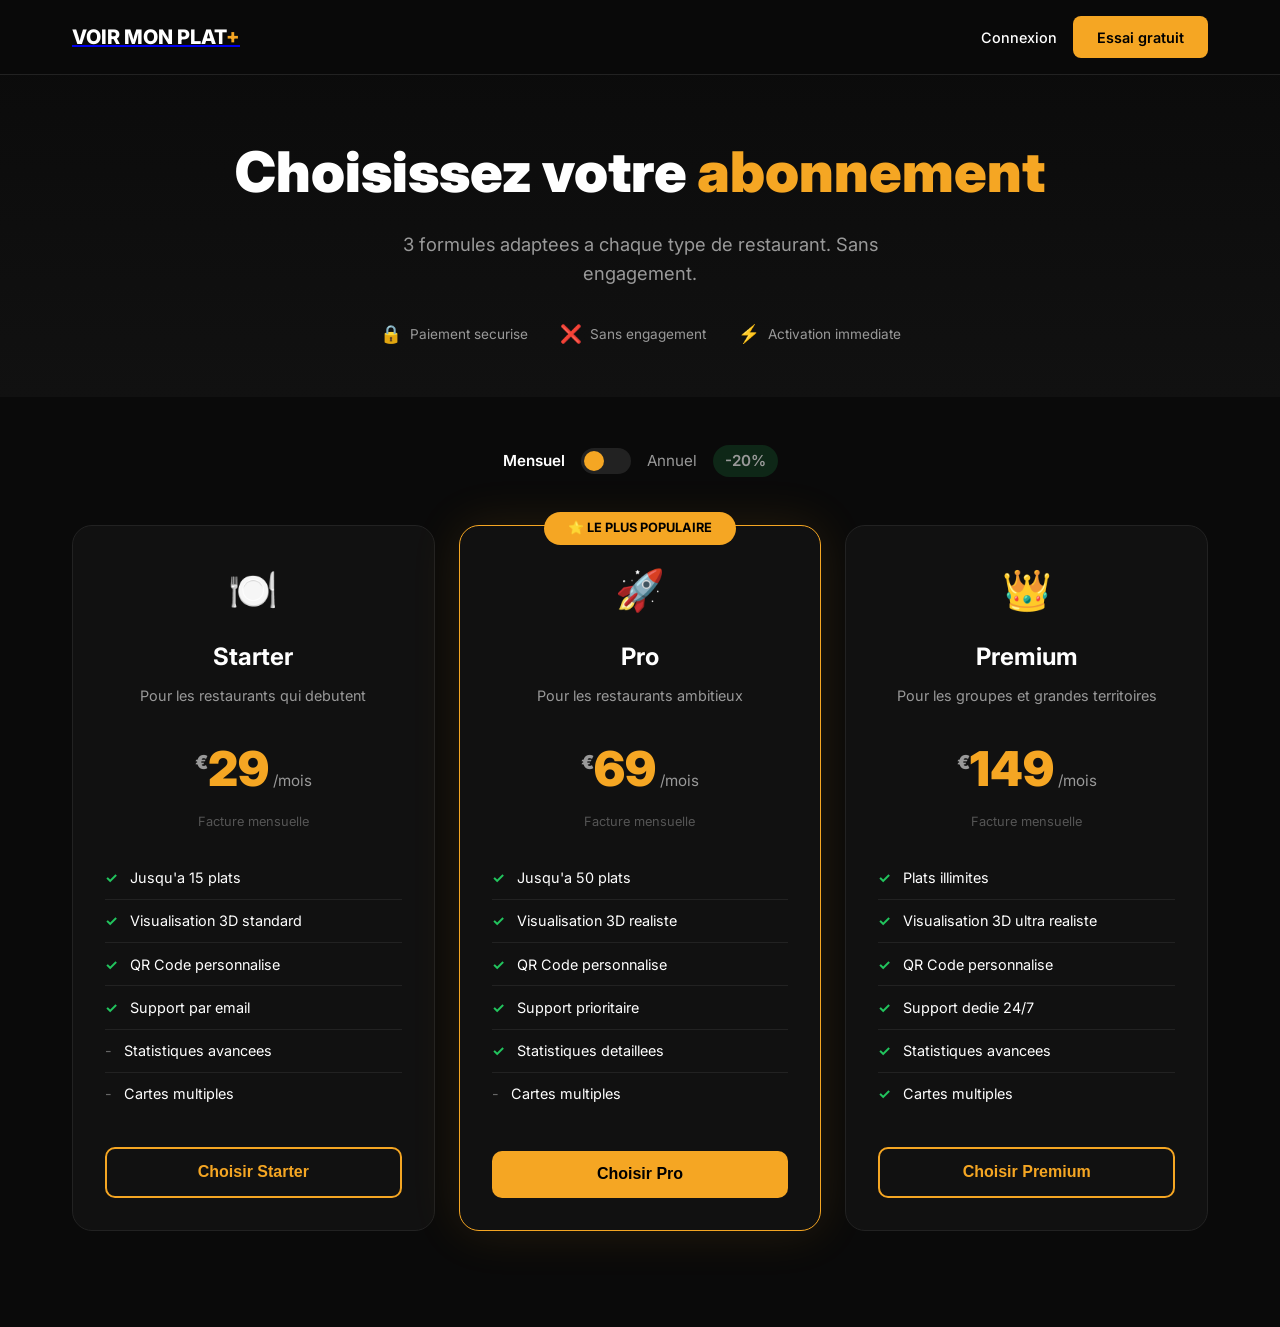
==== abonnement.html @ 927d5e51 "Add files via upload" ====
<!DOCTYPE html>
<html lang="fr">
<head>
    <meta charset="UTF-8">
    <meta name="viewport" content="width=device-width, initial-scale=1.0">
    <title>Choisir un abonnement | VOIR MON PLAT+</title>
    <link rel="stylesheet" href="style.css">
    <link rel="preconnect" href="https://fonts.googleapis.com">
    <link href="https://fonts.googleapis.com/css2?family=Inter:wght@300;400;500;600;700;800;900&display=swap" rel="stylesheet">
    <style>
        /* ABONNEMENT PAGE */
        .abonnement-hero {
            padding: 8rem 2rem 3rem;
            text-align: center;
            background: linear-gradient(180deg, #0a0a0a 0%, #111 100%);
        }

        .abonnement-hero h1 {
            font-size: clamp(2rem, 5vw, 3.5rem);
            font-weight: 900;
            margin-bottom: 0.75rem;
        }

        .abonnement-hero p {
            color: var(--gris);
            font-size: 1.15rem;
            max-width: 500px;
            margin: 0 auto;
        }

        .trust-badges {
            display: flex;
            justify-content: center;
            gap: 2rem;
            margin-top: 2rem;
            flex-wrap: wrap;
        }

        .trust-badge {
            display: flex;
            align-items: center;
            gap: 0.5rem;
            color: var(--gris);
            font-size: 0.85rem;
        }

        .trust-badge-icon {
            font-size: 1.1rem;
        }

        /* PRICING SECTION */
        .abonnement-section {
            max-width: 1200px;
            margin: 0 auto;
            padding: 3rem 2rem 6rem;
        }

        .pricing-toggle {
            display: flex;
            justify-content: center;
            align-items: center;
            gap: 1rem;
            margin-bottom: 3rem;
        }

        .pricing-toggle span {
            color: var(--gris);
            font-size: 0.95rem;
        }

        .pricing-toggle span.active {
            color: var(--blanc);
            font-weight: 600;
        }

        .toggle-switch {
            width: 50px;
            height: 26px;
            background: var(--bordure);
            border-radius: 13px;
            cursor: pointer;
            position: relative;
            transition: background 0.3s;
        }

        .toggle-switch::after {
            content: '';
            position: absolute;
            top: 3px;
            left: 3px;
            width: 20px;
            height: 20px;
            background: var(--jaune);
            border-radius: 50%;
            transition: transform 0.3s;
        }

        .toggle-switch.annual::after {
            transform: translateX(24px);
        }

        .toggle-switch.annual {
            background: var(--jaune);
        }

        .save-badge {
            background: rgba(34, 197, 94, 0.15);
            color: #22c55e;
            padding: 0.25rem 0.75rem;
            border-radius: 20px;
            font-size: 0.8rem;
            font-weight: 600;
        }

        /* GRID */
        .abonnement-grid {
            display: grid;
            grid-template-columns: repeat(3, 1fr);
            gap: 1.5rem;
            align-items: stretch;
        }

        /* CARDS */
        .abonnement-card {
            background: var(--noir-card);
            border: 1px solid var(--bordure);
            border-radius: var(--radius-lg);
            padding: 2rem;
            text-align: center;
            position: relative;
            transition: all 0.3s;
            display: flex;
            flex-direction: column;
        }

        .abonnement-card:hover {
            transform: translateY(-4px);
            border-color: rgba(245, 166, 35, 0.3);
        }

        .abonnement-card.popular {
            border-color: var(--jaune);
            box-shadow: 0 0 50px rgba(245, 166, 35, 0.12);
        }

        .popular-badge {
            position: absolute;
            top: -14px;
            left: 50%;
            transform: translateX(-50%);
            background: var(--jaune);
            color: #000;
            padding: 0.4rem 1.5rem;
            border-radius: 50px;
            font-size: 0.8rem;
            font-weight: 700;
            text-transform: uppercase;
            white-space: nowrap;
        }

        .card-icon {
            font-size: 2.5rem;
            margin-bottom: 1rem;
        }

        .abonnement-card h3 {
            font-size: 1.5rem;
            font-weight: 700;
            margin-bottom: 0.5rem;
        }

        .card-desc {
            color: var(--gris);
            font-size: 0.9rem;
            margin-bottom: 1.5rem;
        }

        .card-price {
            margin-bottom: 1.5rem;
        }

        .card-price .amount {
            font-size: 3rem;
            font-weight: 900;
            color: var(--jaune);
        }

        .card-price .currency {
            font-size: 1.2rem;
            color: var(--gris);
            vertical-align: super;
        }

        .card-price .period {
            color: var(--gris);
            font-size: 0.95rem;
        }

        .card-price .monthly-amount {
            display: block;
            color: var(--gris-fonce);
            font-size: 0.8rem;
            margin-top: 0.25rem;
        }

        .card-features {
            list-style: none;
            text-align: left;
            margin-bottom: 2rem;
            flex: 1;
        }

        .card-features li {
            padding: 0.6rem 0;
            border-bottom: 1px solid var(--bordure);
            font-size: 0.9rem;
            display: flex;
            align-items: center;
            gap: 0.75rem;
        }

        .card-features li:last-child {
            border-bottom: none;
        }

        .card-features .check {
            color: #22c55e;
            font-weight: 700;
        }

        .card-features .cross {
            color: #666;
        }

        .abonnement-card .btn {
            width: 100%;
        }

        /* CHECKOUT SECTION */
        .checkout-section {
            max-width: 800px;
            margin: 0 auto;
            padding: 0 2rem 6rem;
            display: none;
        }

        .checkout-section.active {
            display: block;
        }

        .checkout-steps {
            display: flex;
            justify-content: center;
            gap: 2rem;
            margin-bottom: 3rem;
        }

        .checkout-step {
            display: flex;
            align-items: center;
            gap: 0.5rem;
            color: var(--gris);
            font-size: 0.9rem;
        }

        .checkout-step.active {
            color: var(--jaune);
        }

        .checkout-step-num {
            width: 28px;
            height: 28px;
            border-radius: 50%;
            background: var(--bordure);
            display: flex;
            align-items: center;
            justify-content: center;
            font-weight: 700;
            font-size: 0.8rem;
        }

        .checkout-step.active .checkout-step-num {
            background: var(--jaune);
            color: #000;
        }

        .checkout-step.completed .checkout-step-num {
            background: #22c55e;
            color: #fff;
        }

        .checkout-grid {
            display: grid;
            grid-template-columns: 1fr 1fr;
            gap: 2rem;
        }

        .checkout-form {
            background: var(--noir-card);
            border: 1px solid var(--bordure);
            border-radius: var(--radius-lg);
            padding: 2rem;
        }

        .checkout-form h3 {
            font-size: 1.1rem;
            margin-bottom: 1.5rem;
            display: flex;
            align-items: center;
            gap: 0.5rem;
        }

        .checkout-summary {
            background: var(--noir-card);
            border: 1px solid var(--bordure);
            border-radius: var(--radius-lg);
            padding: 2rem;
            position: sticky;
            top: 100px;
            align-self: start;
        }

        .checkout-summary h3 {
            font-size: 1.1rem;
            margin-bottom: 1.5rem;
            padding-bottom: 1rem;
            border-bottom: 1px solid var(--bordure);
        }

        .summary-plan {
            display: flex;
            justify-content: space-between;
            align-items: center;
            padding: 1rem 0;
            border-bottom: 1px solid var(--bordure);
        }

        .summary-plan-name {
            font-weight: 600;
        }

        .summary-plan-price {
            color: var(--jaune);
            font-weight: 700;
        }

        .summary-total {
            display: flex;
            justify-content: space-between;
            align-items: center;
            padding-top: 1rem;
            margin-top: 0.5rem;
        }

        .summary-total span:first-child {
            font-weight: 600;
        }

        .summary-total span:last-child {
            font-size: 1.5rem;
            font-weight: 900;
            color: var(--jaune);
        }

        /* FORM STYLES */
        .form-row-2 {
            display: grid;
            grid-template-columns: 1fr 1fr;
            gap: 1rem;
        }

        .payment-methods {
            display: flex;
            gap: 0.75rem;
            margin-bottom: 1.5rem;
        }

        .payment-method {
            flex: 1;
            padding: 0.75rem;
            background: var(--noir);
            border: 2px solid var(--bordure);
            border-radius: 10px;
            cursor: pointer;
            text-align: center;
            transition: all 0.3s;
        }

        .payment-method:hover {
            border-color: var(--gris-fonce);
        }

        .payment-method.selected {
            border-color: var(--jaune);
            background: rgba(245, 166, 35, 0.05);
        }

        .payment-method-icon {
            font-size: 1.5rem;
            display: block;
            margin-bottom: 0.25rem;
        }

        .payment-method-name {
            font-size: 0.75rem;
            color: var(--gris);
        }

        .card-input-wrapper {
            position: relative;
        }

        .card-input-wrapper .card-icons {
            position: absolute;
            right: 1rem;
            top: 50%;
            transform: translateY(-50%);
            display: flex;
            gap: 0.5rem;
        }

        .card-input-wrapper .card-brand {
            font-size: 1.5rem;
            opacity: 0.5;
        }

        .card-input-wrapper .card-brand.active {
            opacity: 1;
        }

        .secure-badge {
            display: flex;
            align-items: center;
            justify-content: center;
            gap: 0.5rem;
            margin-top: 1.5rem;
            padding: 0.75rem;
            background: rgba(34, 197, 94, 0.08);
            border: 1px solid rgba(34, 197, 94, 0.2);
            border-radius: 8px;
            color: #22c55e;
            font-size: 0.85rem;
        }

        .secure-badge-icon {
            font-size: 1rem;
        }

        /* SUCCESS */
        .checkout-success {
            text-align: center;
            padding: 3rem 2rem;
            display: none;
        }

        .checkout-success.active {
            display: block;
        }

        .success-icon {
            font-size: 5rem;
            margin-bottom: 1.5rem;
            display: block;
            animation: successPop 0.5s ease;
        }

        @keyframes successPop {
            0% { transform: scale(0); }
            50% { transform: scale(1.2); }
            100% { transform: scale(1); }
        }

        .checkout-success h2 {
            font-size: 2rem;
            margin-bottom: 0.75rem;
        }

        .checkout-success p {
            color: var(--gris);
            font-size: 1.1rem;
            max-width: 400px;
            margin: 0 auto 2rem;
        }

        .success-details {
            background: var(--noir-card);
            border: 1px solid var(--bordure);
            border-radius: var(--radius-lg);
            padding: 1.5rem;
            max-width: 400px;
            margin: 0 auto 2rem;
            text-align: left;
        }

        .success-details .row {
            display: flex;
            justify-content: space-between;
            padding: 0.5rem 0;
            font-size: 0.9rem;
        }

        .success-details .row span:first-child {
            color: var(--gris);
        }

        .success-details .row span:last-child {
            font-weight: 600;
        }

        /* RESPONSIVE */
        @media (max-width: 900px) {
            .abonnement-grid {
                grid-template-columns: 1fr;
                max-width: 400px;
                margin: 0 auto;
            }

            .checkout-grid {
                grid-template-columns: 1fr;
            }

            .checkout-summary {
                position: static;
                order: -1;
            }

            .payment-methods {
                flex-wrap: wrap;
            }

            .payment-method {
                min-width: calc(50% - 0.5rem);
            }
        }

        @media (max-width: 600px) {
            .abonnement-hero {
                padding: 7rem 1.5rem 2rem;
            }

            .abonnement-section {
                padding: 2rem 1.5rem 4rem;
            }

            .checkout-section {
                padding: 0 1.5rem 4rem;
            }

            .trust-badges {
                gap: 1rem;
            }
        }
    </style>
</head>
<body>

    <nav class="navbar">
        <div class="nav-container">
            <a href="index.html" class="logo">
                <span class="logo-text">VOIR MON PLAT<span class="plus">+</span></span>
            </a>
            <div class="nav-actions">
                <a href="connexion.html" class="nav-login">Connexion</a>
                <a href="inscription.html" class="nav-cta">Essai gratuit</a>
            </div>
        </div>
    </nav>

    <!-- HERO -->
    <section class="abonnement-hero">
        <h1>Choisissez votre <span class="yellow-text">abonnement</span></h1>
        <p>3 formules adaptees a chaque type de restaurant. Sans engagement.</p>
        <div class="trust-badges">
            <div class="trust-badge">
                <span class="trust-badge-icon">🔒</span>
                <span>Paiement securise</span>
            </div>
            <div class="trust-badge">
                <span class="trust-badge-icon">❌</span>
                <span>Sans engagement</span>
            </div>
            <div class="trust-badge">
                <span class="trust-badge-icon">⚡</span>
                <span>Activation immediate</span>
            </div>
        </div>
    </section>

    <!-- PRICING CARDS -->
    <section class="abonnement-section" id="pricingSection">
        <div class="pricing-toggle">
            <span class="active">Mensuel</span>
            <div class="toggle-switch" id="billingToggle" onclick="toggleBilling()"></div>
            <span>Annuel</span>
            <span class="save-badge">-20%</span>
        </div>

        <div class="abonnement-grid">
            <!-- STARTER -->
            <div class="abonnement-card" data-plan="starter" data-monthly="29" data-annual="23">
                <div class="card-icon">🍽️</div>
                <h3>Starter</h3>
                <p class="card-desc">Pour les restaurants qui debutent</p>
                <div class="card-price">
                    <span class="amount"><span class="currency">€</span><span class="price-value">29</span></span>
                    <span class="period">/mois</span>
                    <span class="monthly-amount">Facture mensuelle</span>
                </div>
                <ul class="card-features">
                    <li><span class="check">✓</span> Jusqu'a 15 plats</li>
                    <li><span class="check">✓</span> Visualisation 3D standard</li>
                    <li><span class="check">✓</span> QR Code personnalise</li>
                    <li><span class="check">✓</span> Support par email</li>
                    <li><span class="cross">-</span> Statistiques avancees</li>
                    <li><span class="cross">-</span> Cartes multiples</li>
                </ul>
                <button class="btn btn-outline" onclick="selectPlan('starter', 29, 'Starter')">Choisir Starter</button>
            </div>

            <!-- PRO -->
            <div class="abonnement-card popular" data-plan="pro" data-monthly="69" data-annual="55">
                <div class="popular-badge">⭐ Le plus populaire</div>
                <div class="card-icon">🚀</div>
                <h3>Pro</h3>
                <p class="card-desc">Pour les restaurants ambitieux</p>
                <div class="card-price">
                    <span class="amount"><span class="currency">€</span><span class="price-value">69</span></span>
                    <span class="period">/mois</span>
                    <span class="monthly-amount">Facture mensuelle</span>
                </div>
                <ul class="card-features">
                    <li><span class="check">✓</span> Jusqu'a 50 plats</li>
                    <li><span class="check">✓</span> Visualisation 3D realiste</li>
                    <li><span class="check">✓</span> QR Code personnalise</li>
                    <li><span class="check">✓</span> Support prioritaire</li>
                    <li><span class="check">✓</span> Statistiques detaillees</li>
                    <li><span class="cross">-</span> Cartes multiples</li>
                </ul>
                <button class="btn btn-primary" onclick="selectPlan('pro', 69, 'Pro')">Choisir Pro</button>
            </div>

            <!-- PREMIUM -->
            <div class="abonnement-card" data-plan="premium" data-monthly="149" data-annual="119">
                <div class="card-icon">👑</div>
                <h3>Premium</h3>
                <p class="card-desc">Pour les groupes et grandes territoires</p>
                <div class="card-price">
                    <span class="amount"><span class="currency">€</span><span class="price-value">149</span></span>
                    <span class="period">/mois</span>
                    <span class="monthly-amount">Facture mensuelle</span>
                </div>
                <ul class="card-features">
                    <li><span class="check">✓</span> Plats illimites</li>
                    <li><span class="check">✓</span> Visualisation 3D ultra realiste</li>
                    <li><span class="check">✓</span> QR Code personnalise</li>
                    <li><span class="check">✓</span> Support dedie 24/7</li>
                    <li><span class="check">✓</span> Statistiques avancees</li>
                    <li><span class="check">✓</span> Cartes multiples</li>
                </ul>
                <button class="btn btn-outline" onclick="selectPlan('premium', 149, 'Premium')">Choisir Premium</button>
            </div>
        </div>
    </section>

    <!-- CHECKOUT -->
    <section class="checkout-section" id="checkoutSection">
        <div class="checkout-steps">
            <div class="checkout-step active" id="step1">
                <span class="checkout-step-num">1</span>
                <span>Compte</span>
            </div>
            <div class="checkout-step" id="step2">
                <span class="checkout-step-num">2</span>
                <span>Paiement</span>
            </div>
            <div class="checkout-step" id="step3">
                <span class="checkout-step-num">3</span>
                <span>Confirmation</span>
            </div>
        </div>

        <div class="checkout-grid">
            <!-- FORM -->
            <div class="checkout-form" id="checkoutForm">
                <h3>📝 Informations du compte</h3>
                <form id="subscriptionForm" class="auth-form">
                    <div class="form-group">
                        <label for="subName">Nom complet</label>
                        <input type="text" id="subName" placeholder="Jean Dupont" required>
                    </div>
                    <div class="form-group">
                        <label for="subEmail">Email</label>
                        <input type="email" id="subEmail" placeholder="jean@restaurant.com" required>
                    </div>
                    <div class="form-group">
                        <label for="subRestaurant">Nom du restaurant</label>
                        <input type="text" id="subRestaurant" placeholder="Le Petit Bistrot" required>
                    </div>
                    <div class="form-group">
                        <label for="subPhone">Telephone</label>
                        <input type="tel" id="subPhone" placeholder="+33 6 12 34 56 78" required>
                    </div>

                    <div style="margin-top: 1.5rem;">
                        <h3>💳 Moyen de paiement</h3>
                    </div>

                    <div class="payment-methods">
                        <div class="payment-method selected" onclick="selectPaymentMethod(this, 'card')">
                            <span class="payment-method-icon">💳</span>
                            <span class="payment-method-name">CB / Visa</span>
                        </div>
                        <div class="payment-method" onclick="selectPaymentMethod(this, 'paypal')">
                            <span class="payment-method-icon">🅿️</span>
                            <span class="payment-method-name">PayPal</span>
                        </div>
                        <div class="payment-method" onclick="selectPaymentMethod(this, 'apple')">
                            <span class="payment-method-icon">🍎</span>
                            <span class="payment-method-name">Apple Pay</span>
                        </div>
                        <div class="payment-method" onclick="selectPaymentMethod(this, 'google')">
                            <span class="payment-method-icon">📱</span>
                            <span class="payment-method-name">Google Pay</span>
                        </div>
                    </div>

                    <div id="cardPaymentFields">
                        <div class="form-group">
                            <label for="subCard">Numero de carte</label>
                            <div class="card-input-wrapper">
                                <input type="text" id="subCard" placeholder="4242 4242 4242 4242" maxlength="19" required>
                                <div class="card-icons">
                                    <span class="card-brand" id="visaIcon">💳</span>
                                </div>
                            </div>
                        </div>
                        <div class="form-row-2">
                            <div class="form-group">
                                <label for="subExp">Expiration</label>
                                <input type="text" id="subExp" placeholder="MM/AA" maxlength="5" required>
                            </div>
                            <div class="form-group">
                                <label for="subCvc">CVC</label>
                                <input type="text" id="subCvc" placeholder="123" maxlength="4" required>
                            </div>
                        </div>
                    </div>

                    <div class="secure-badge">
                        <span class="secure-badge-icon">🔒</span>
                        <span>Paiement 100% securise et chiffre</span>
                    </div>

                    <button type="submit" class="btn btn-primary btn-full" style="margin-top: 1.5rem;">
                        Confirmer et payer <span id="submitPrice">€69</span>/mois
                    </button>

                    <p style="text-align: center; font-size: 0.8rem; color: var(--gris-fonce); margin-top: 1rem;">
                        En confirmant, vous acceptez nos <a href="#" style="color: var(--jaune);">CGV</a> et <a href="#" style="color: var(--jaune);">Politique de confidentialite</a>
                    </p>
                </form>
            </div>

            <!-- SUMMARY -->
            <div class="checkout-summary">
                <h3>📋 Recapitulatif</h3>
                <div class="summary-plan">
                    <span class="summary-plan-name" id="summaryPlan">Plan Pro</span>
                    <span class="summary-plan-price" id="summaryPrice">€69/mois</span>
                </div>
                <div class="summary-plan">
                    <span>Frequence</span>
                    <span id="summaryFreq">Mensuelle</span>
                </div>
                <div class="summary-plan">
                    <span>Essai gratuit</span>
                    <span style="color: #22c55e;">14 jours</span>
                </div>
                <div class="summary-total">
                    <span>Total aujourd'hui</span>
                    <span id="summaryTotal">€0</span>
                </div>
                <p style="font-size: 0.8rem; color: var(--gris-fonce); margin-top: 1rem; text-align: center;">
                    ⚡ Activation immediate apres confirmation
                </p>
            </div>
        </div>
    </section>

    <!-- SUCCESS -->
    <section class="checkout-success" id="checkoutSuccess">
        <span class="success-icon">✅</span>
        <h2>Bienvenue dans <span class="yellow-text">VOIR MON PLAT+</span> !</h2>
        <p>Votre abonnement est actif. Vous pouvez des maintenant configurer votre menu interactif.</p>
        <div class="success-details">
            <div class="row">
                <span>Plan</span>
                <span id="successPlan">Pro</span>
            </div>
            <div class="row">
                <span>Restaurant</span>
                <span id="successRestaurant">-</span>
            </div>
            <div class="row">
                <span>Prochaine facture</span>
                <span id="successBilling">-</span>
            </div>
        </div>
        <a href="dashboard.html" class="btn btn-primary btn-lg">Acceder a mon espace</a>
    </section>

    <script>
        let isAnnual = false;
        let selectedPaymentMethod = 'card';

        function toggleBilling() {
            isAnnual = !isAnnual;
            const toggle = document.getElementById('billingToggle');
            toggle.classList.toggle('annual', isAnnual);

            document.querySelectorAll('.pricing-toggle span').forEach((s, i) => {
                if (i === 0) s.classList.toggle('active', !isAnnual);
                if (i === 1) s.classList.toggle('active', isAnnual);
            });

            document.querySelectorAll('.abonnement-card').forEach(card => {
                const monthly = parseInt(card.dataset.monthly);
                const annual = parseInt(card.dataset.annual);
                const priceEl = card.querySelector('.price-value');
                const periodEl = card.querySelector('.monthly-amount');

                if (isAnnual) {
                    priceEl.textContent = annual;
                    periodEl.textContent = 'Facture annuelle (' + (annual * 12) + '€/an)';
                } else {
                    priceEl.textContent = monthly;
                    periodEl.textContent = 'Facture mensuelle';
                }
            });
        }

        function selectPaymentMethod(el, method) {
            document.querySelectorAll('.payment-method').forEach(m => m.classList.remove('selected'));
            el.classList.add('selected');
            selectedPaymentMethod = method;

            const cardFields = document.getElementById('cardPaymentFields');
            cardFields.style.display = method === 'card' ? 'block' : 'none';
        }

        function selectPlan(plan, price, name) {
            if (isAnnual) {
                const card = document.querySelector(`[data-plan="${plan}"]`);
                price = parseInt(card.dataset.annual);
            }

            document.getElementById('summaryPlan').textContent = 'Plan ' + name;
            document.getElementById('summaryPrice').textContent = '€' + price + (isAnnual ? '/an' : '/mois');
            document.getElementById('summaryFreq').textContent = isAnnual ? 'Annuelle' : 'Mensuelle';
            document.getElementById('submitPrice').textContent = '€' + price;
            document.getElementById('summaryTotal').textContent = isAnnual ? '€0 (essai)' : '€0 (essai)';

            document.getElementById('pricingSection').style.display = 'none';
            document.getElementById('checkoutSection').classList.add('active');
            document.getElementById('checkoutSuccess').classList.remove('active');

            window.scrollTo({ top: 0, behavior: 'smooth' });

            const session = JSON.parse(localStorage.getItem('vmp_session'));
            if (session) {
                document.getElementById('subName').value = session.name || '';
                document.getElementById('subEmail').value = session.email || '';
                document.getElementById('subRestaurant').value = session.restaurant || '';
            }

            document.getElementById('subscriptionForm').dataset.plan = plan;
            document.getElementById('subscriptionForm').dataset.price = price;
            document.getElementById('subscriptionForm').dataset.planName = name;
        }

        document.getElementById('subscriptionForm').addEventListener('submit', function(e) {
            e.preventDefault();

            const plan = this.dataset.plan;
            const price = parseInt(this.dataset.price);
            const planName = this.dataset.planName;
            const name = document.getElementById('subName').value;
            const email = document.getElementById('subEmail').value;
            const restaurant = document.getElementById('subRestaurant').value;

            localStorage.setItem('vmp_subscription', JSON.stringify({
                plan: plan,
                planName: planName,
                price: price,
                billing: isAnnual ? 'annual' : 'monthly',
                name: name,
                email: email,
                restaurant: restaurant,
                date: new Date().toISOString(),
                nextBilling: getNextBillingDate(isAnnual),
                card: '•••• •••• •••• ' + (document.getElementById('subCard').value.slice(-4) || '4242'),
                paymentMethod: selectedPaymentMethod
            }));

            localStorage.setItem('vmp_session', JSON.stringify({
                name: name,
                email: email,
                restaurant: restaurant,
                loggedIn: true
            }));

            document.getElementById('checkoutForm').style.display = 'none';
            document.getElementById('checkoutSuccess').classList.add('active');
            document.getElementById('successPlan').textContent = planName;
            document.getElementById('successRestaurant').textContent = restaurant;
            document.getElementById('successBilling').textContent = getNextBillingDate(isAnnual);
        });

        function getNextBillingDate(annual) {
            const d = new Date();
            if (annual) {
                d.setFullYear(d.getFullYear() + 1);
            } else {
                d.setMonth(d.getMonth() + 1);
            }
            return d.toLocaleDateString('fr-FR', { day: 'numeric', month: 'long', year: 'numeric' });
        }

        document.getElementById('subCard').addEventListener('input', function(e) {
            let value = e.target.value.replace(/\s/g, '').replace(/\D/g, '');
            let formatted = value.match(/.{1,4}/g)?.join(' ') || value;
            e.target.value = formatted;
        });

        document.getElementById('subExp').addEventListener('input', function(e) {
            let value = e.target.value.replace(/\D/g, '');
            if (value.length >= 2) {
                value = value.slice(0, 2) + '/' + value.slice(2);
            }
            e.target.value = value;
        });
    </script>

</body>
</html>
---- style.css ----
*, *::before, *::after {
    margin: 0;
    padding: 0;
    box-sizing: border-box;
}

:root {
    --noir: #0a0a0a;
    --noir-card: #111111;
    --noir-light: #1a1a1a;
    --jaune: #f5a623;
    --jaune-clair: #fbbf24;
    --jaune-fonce: #d4900a;
    --blanc: #ffffff;
    --gris: #999999;
    --gris-fonce: #555555;
    --bordure: #222222;
    --radius: 12px;
    --radius-lg: 20px;
}

html {
    scroll-behavior: smooth;
}

body {
    font-family: 'Inter', -apple-system, sans-serif;
    background: var(--noir);
    color: var(--blanc);
    line-height: 1.6;
    overflow-x: hidden;
}

::selection {
    background: var(--jaune);
    color: #000;
}

/* NAVBAR */
.navbar {
    position: fixed;
    top: 0;
    width: 100%;
    z-index: 100;
    background: rgba(10, 10, 10, 0.85);
    backdrop-filter: blur(20px);
    border-bottom: 1px solid var(--bordure);
}

.nav-container {
    max-width: 1200px;
    margin: 0 auto;
    padding: 1rem 2rem;
    display: flex;
    align-items: center;
    justify-content: space-between;
}

.logo {
    display: flex;
    align-items: center;
    gap: 0.5rem;
    font-size: 1.25rem;
    font-weight: 800;
}

.logo-icon {
    font-size: 1.5rem;
}

.logo-text {
    color: var(--blanc);
}

.plus {
    color: var(--jaune);
}

.nav-links {
    display: flex;
    list-style: none;
    gap: 2rem;
}

.nav-links a {
    color: var(--gris);
    text-decoration: none;
    font-size: 0.9rem;
    font-weight: 500;
    transition: color 0.3s;
}

.nav-links a:hover {
    color: var(--jaune);
}

.nav-cta {
    background: var(--jaune);
    color: #000;
    padding: 0.6rem 1.5rem;
    border-radius: 8px;
    text-decoration: none;
    font-weight: 600;
    font-size: 0.9rem;
    transition: all 0.3s;
}

.nav-cta:hover {
    background: var(--jaune-clair);
    transform: translateY(-1px);
}

.nav-actions {
    display: flex;
    align-items: center;
    gap: 1rem;
}

.nav-login {
    color: var(--blanc);
    text-decoration: none;
    font-size: 0.9rem;
    font-weight: 500;
    transition: color 0.3s;
}

.nav-login:hover {
    color: var(--jaune);
}

.mobile-menu-btn {
    display: none;
    flex-direction: column;
    gap: 5px;
    background: none;
    border: none;
    cursor: pointer;
}

.mobile-menu-btn span {
    width: 24px;
    height: 2px;
    background: var(--blanc);
    transition: 0.3s;
}

/* HERO */
.hero {
    min-height: 100vh;
    display: flex;
    align-items: center;
    justify-content: center;
    position: relative;
    padding: 8rem 2rem 4rem;
    overflow: hidden;
}

.hero-bg-effects {
    position: absolute;
    inset: 0;
    pointer-events: none;
}

.glow {
    position: absolute;
    border-radius: 50%;
    filter: blur(120px);
    opacity: 0.15;
}

.glow-1 {
    width: 500px;
    height: 500px;
    background: var(--jaune);
    top: -100px;
    right: -100px;
}

.glow-2 {
    width: 400px;
    height: 400px;
    background: var(--jaune-fonce);
    bottom: -50px;
    left: -100px;
}

.glow-3 {
    width: 300px;
    height: 300px;
    background: var(--jaune-clair);
    top: 50%;
    left: 50%;
    transform: translate(-50%, -50%);
    opacity: 0.06;
}

.hero-container {
    max-width: 1200px;
    margin: 0 auto;
    text-align: center;
    position: relative;
    z-index: 2;
}

.hero-badge {
    display: inline-block;
    background: rgba(245, 166, 35, 0.1);
    border: 1px solid rgba(245, 166, 35, 0.3);
    color: var(--jaune);
    padding: 0.5rem 1.5rem;
    border-radius: 50px;
    font-size: 0.85rem;
    font-weight: 600;
    text-transform: uppercase;
    letter-spacing: 1px;
    margin-bottom: 2rem;
}

.hero-title {
    font-size: clamp(3rem, 8vw, 6rem);
    font-weight: 900;
    line-height: 1.05;
    margin-bottom: 1.5rem;
}

.yellow-text {
    color: var(--jaune);
}

.hero-subtitle {
    font-size: 1.25rem;
    color: var(--gris);
    max-width: 600px;
    margin: 0 auto 2.5rem;
    line-height: 1.7;
}

.hero-ctas {
    display: flex;
    gap: 1rem;
    justify-content: center;
    flex-wrap: wrap;
    margin-bottom: 4rem;
}

/* BUTTONS */
.btn {
    display: inline-block;
    padding: 0.9rem 2rem;
    border-radius: 10px;
    font-weight: 600;
    font-size: 1rem;
    text-decoration: none;
    transition: all 0.3s;
    cursor: pointer;
    border: none;
}

.btn-primary {
    background: var(--jaune);
    color: #000;
}

.btn-primary:hover {
    background: var(--jaune-clair);
    transform: translateY(-2px);
    box-shadow: 0 8px 30px rgba(245, 166, 35, 0.3);
}

.btn-secondary {
    background: rgba(255, 255, 255, 0.08);
    color: var(--blanc);
    border: 1px solid var(--bordure);
}

.btn-secondary:hover {
    background: rgba(255, 255, 255, 0.12);
    border-color: var(--jaune);
}

.btn-outline {
    background: transparent;
    color: var(--jaune);
    border: 2px solid var(--jaune);
    width: 100%;
    text-align: center;
}

.btn-outline:hover {
    background: var(--jaune);
    color: #000;
}

.btn-lg {
    padding: 1.1rem 3rem;
    font-size: 1.15rem;
}

/* HERO STATS */
.hero-stats {
    display: flex;
    justify-content: center;
    gap: 4rem;
}

.stat {
    text-align: center;
}

.stat-number {
    display: block;
    font-size: 2.5rem;
    font-weight: 800;
    color: var(--jaune);
}

.stat-label {
    font-size: 0.85rem;
    color: var(--gris);
}

/* SECTIONS */
.section-container {
    max-width: 1200px;
    margin: 0 auto;
    padding: 6rem 2rem;
}

.section-title {
    font-size: clamp(2rem, 4vw, 3rem);
    font-weight: 800;
    text-align: center;
    margin-bottom: 1rem;
}

.section-subtitle {
    text-align: center;
    color: var(--gris);
    font-size: 1.1rem;
    margin-bottom: 4rem;
}

/* FEATURES */
.features {
    background: var(--noir-card);
    border-top: 1px solid var(--bordure);
    border-bottom: 1px solid var(--bordure);
}

.features-grid {
    display: grid;
    grid-template-columns: repeat(auto-fit, minmax(240px, 1fr));
    gap: 2rem;
}

.feature-card {
    background: var(--noir);
    border: 1px solid var(--bordure);
    border-radius: var(--radius-lg);
    padding: 2.5rem 2rem;
    text-align: center;
    transition: all 0.3s;
}

.feature-card:hover {
    border-color: var(--jaune);
    transform: translateY(-4px);
    box-shadow: 0 12px 40px rgba(245, 166, 35, 0.08);
}

.feature-icon {
    font-size: 3rem;
    margin-bottom: 1.5rem;
}

.feature-card h3 {
    font-size: 1.25rem;
    margin-bottom: 0.75rem;
}

.feature-card p {
    color: var(--gris);
    font-size: 0.95rem;
}

/* HOW IT WORKS */
.how-it-works {
    background: var(--noir);
}

.steps {
    display: grid;
    grid-template-columns: repeat(auto-fit, minmax(280px, 1fr));
    gap: 3rem;
    margin-top: 3rem;
}

.step {
    display: flex;
    gap: 1.5rem;
    align-items: flex-start;
}

.step-number {
    flex-shrink: 0;
    width: 60px;
    height: 60px;
    background: var(--jaune);
    color: #000;
    border-radius: 50%;
    display: flex;
    align-items: center;
    justify-content: center;
    font-size: 1.5rem;
    font-weight: 800;
}

.step-content h3 {
    font-size: 1.25rem;
    margin-bottom: 0.5rem;
}

.step-content p {
    color: var(--gris);
}

/* DASHBOARD PREVIEW */
.dashboard-preview {
    background: var(--noir-card);
    border-top: 1px solid var(--bordure);
    border-bottom: 1px solid var(--bordure);
}

.dashboard-mockup {
    background: var(--noir);
    border: 1px solid var(--bordure);
    border-radius: var(--radius-lg);
    overflow: hidden;
    display: flex;
    margin-top: 3rem;
    min-height: 400px;
}

.dash-sidebar {
    width: 240px;
    background: #0d0d0d;
    border-right: 1px solid var(--bordure);
    padding: 1.5rem;
    display: flex;
    flex-direction: column;
    gap: 0.25rem;
    flex-shrink: 0;
}

.dash-link {
    display: block;
    padding: 0.7rem 1rem;
    border-radius: 8px;
    color: var(--gris);
    text-decoration: none;
    font-size: 0.9rem;
    transition: all 0.2s;
}

.dash-link.active {
    background: var(--jaune);
    color: #000;
    font-weight: 600;
}

.dash-link:hover:not(.active) {
    background: rgba(255, 255, 255, 0.05);
    color: var(--blanc);
}

.dash-main {
    flex: 1;
    padding: 2rem;
}

.dash-header {
    font-size: 1.5rem;
    font-weight: 700;
    margin-bottom: 2rem;
}

.dash-stats {
    display: grid;
    grid-template-columns: repeat(3, 1fr);
    gap: 1.5rem;
    margin-bottom: 2rem;
}

.dash-stat {
    background: var(--noir-card);
    border: 1px solid var(--bordure);
    border-radius: var(--radius);
    padding: 1.5rem;
    text-align: center;
}

.dash-stat-value {
    display: block;
    font-size: 2rem;
    font-weight: 800;
    color: var(--jaune);
}

.dash-stat-label {
    font-size: 0.8rem;
    color: var(--gris);
}

.dash-plats {
    background: var(--noir-card);
    border: 1px solid var(--bordure);
    border-radius: var(--radius);
    padding: 1.5rem;
}

.dash-plats-header {
    font-weight: 600;
    margin-bottom: 1rem;
    color: var(--gris);
    font-size: 0.9rem;
}

.dash-plat-row {
    display: flex;
    align-items: center;
    justify-content: space-between;
    padding: 0.75rem 0;
    border-bottom: 1px solid var(--bordure);
}

.dash-plat-row:last-child {
    border-bottom: none;
}

.dash-plat-name {
    font-weight: 500;
}

.dash-plat-views {
    color: var(--gris);
    font-size: 0.9rem;
}

.dash-plat-pct {
    color: var(--jaune);
    font-weight: 600;
}

/* PRICING */
.pricing {
    background: var(--noir);
}

.pricing-grid {
    display: grid;
    grid-template-columns: repeat(auto-fit, minmax(300px, 1fr));
    gap: 2rem;
    margin-top: 3rem;
}

.price-card {
    background: var(--noir-card);
    border: 1px solid var(--bordure);
    border-radius: var(--radius-lg);
    padding: 2.5rem 2rem;
    text-align: center;
    position: relative;
    transition: all 0.3s;
}

.price-card:hover {
    transform: translateY(-4px);
    border-color: rgba(245, 166, 35, 0.3);
}

.price-card.popular {
    border-color: var(--jaune);
    box-shadow: 0 0 40px rgba(245, 166, 35, 0.1);
}

.popular-badge {
    position: absolute;
    top: -14px;
    left: 50%;
    transform: translateX(-50%);
    background: var(--jaune);
    color: #000;
    padding: 0.4rem 1.5rem;
    border-radius: 50px;
    font-size: 0.8rem;
    font-weight: 700;
    text-transform: uppercase;
}

.price-header h3 {
    font-size: 1.5rem;
    margin-bottom: 1rem;
}

.price {
    margin-bottom: 2rem;
}

.price-amount {
    font-size: 3.5rem;
    font-weight: 900;
    color: var(--jaune);
}

.price-period {
    color: var(--gris);
    font-size: 1rem;
}

.price-features {
    list-style: none;
    text-align: left;
    margin-bottom: 2rem;
}

.price-features li {
    padding: 0.6rem 0;
    border-bottom: 1px solid var(--bordure);
    font-size: 0.95rem;
    display: flex;
    align-items: center;
    gap: 0.75rem;
}

.price-features li::before {
    content: "\2713";
    color: var(--jaune);
    font-weight: 700;
    font-size: 1.1rem;
}

/* PRICING BADGES */
.pricing-badges {
    display: flex;
    justify-content: center;
    gap: 3rem;
    margin-top: 3rem;
    flex-wrap: wrap;
}

.badge-item {
    display: flex;
    align-items: center;
    gap: 0.75rem;
    color: var(--gris);
    font-size: 0.9rem;
}

.badge-icon {
    font-size: 1.25rem;
}

/* TESTIMONIALS */
.testimonials {
    background: var(--noir-card);
    border-top: 1px solid var(--bordure);
    border-bottom: 1px solid var(--bordure);
}

.testimonials-grid {
    display: grid;
    grid-template-columns: repeat(auto-fit, minmax(300px, 1fr));
    gap: 2rem;
    margin-top: 3rem;
}

.testimonial-card {
    background: var(--noir);
    border: 1px solid var(--bordure);
    border-radius: var(--radius-lg);
    padding: 2rem;
}

.stars {
    color: var(--jaune);
    font-size: 1.25rem;
    margin-bottom: 1rem;
}

.testimonial-card p {
    color: var(--gris);
    line-height: 1.7;
    margin-bottom: 1.5rem;
    font-style: italic;
}

.testimonial-author {
    display: flex;
    align-items: center;
    gap: 1rem;
}

.author-avatar {
    width: 48px;
    height: 48px;
    background: var(--jaune);
    color: #000;
    border-radius: 50%;
    display: flex;
    align-items: center;
    justify-content: center;
    font-weight: 700;
    font-size: 0.9rem;
}

.testimonial-author strong {
    display: block;
    font-size: 0.95rem;
}

.testimonial-author span {
    font-size: 0.8rem;
    color: var(--gris-fonce);
}

/* CTA FINAL */
.cta-final {
    background: linear-gradient(180deg, var(--noir) 0%, #111 100%);
    text-align: center;
}

.cta-final h2 {
    font-size: clamp(2rem, 4vw, 3rem);
    font-weight: 800;
    margin-bottom: 1rem;
}

.cta-final p {
    color: var(--gris);
    font-size: 1.1rem;
    margin-bottom: 2.5rem;
    max-width: 500px;
    margin-left: auto;
    margin-right: auto;
}

/* FOOTER */
.footer {
    background: #050505;
    border-top: 1px solid var(--bordure);
}

.footer-container {
    max-width: 1200px;
    margin: 0 auto;
    padding: 4rem 2rem 2rem;
    display: flex;
    justify-content: space-between;
    gap: 3rem;
    flex-wrap: wrap;
}

.footer-brand {
    max-width: 300px;
}

.footer-brand .logo-icon {
    font-size: 1.5rem;
}

.footer-brand .logo-text {
    font-size: 1.25rem;
    font-weight: 800;
}

.footer-brand p {
    color: var(--gris);
    margin-top: 0.75rem;
    font-size: 0.9rem;
}

.footer-links {
    display: flex;
    gap: 4rem;
}

.footer-col h4 {
    margin-bottom: 1rem;
    font-size: 0.9rem;
    text-transform: uppercase;
    letter-spacing: 1px;
    color: var(--gris-fonce);
}

.footer-col a {
    display: block;
    color: var(--gris);
    text-decoration: none;
    font-size: 0.9rem;
    padding: 0.3rem 0;
    transition: color 0.2s;
}

.footer-col a:hover {
    color: var(--jaune);
}

.footer-bottom {
    text-align: center;
    padding: 2rem;
    border-top: 1px solid var(--bordure);
    color: var(--gris-fonce);
    font-size: 0.85rem;
}

/* ANIMATIONS */
@keyframes fadeInUp {
    from {
        opacity: 0;
        transform: translateY(30px);
    }
    to {
        opacity: 1;
        transform: translateY(0);
    }
}

.animate-in {
    animation: fadeInUp 0.6s ease forwards;
}

/* RESPONSIVE */
@media (max-width: 900px) {
    .nav-links {
        display: none;
    }

    .mobile-menu-btn {
        display: flex;
    }

    .dashboard-mockup {
        flex-direction: column;
    }

    .dash-sidebar {
        width: 100%;
        flex-direction: row;
        overflow-x: auto;
        padding: 1rem;
        gap: 0.5rem;
    }

    .dash-link {
        white-space: nowrap;
        font-size: 0.8rem;
        padding: 0.5rem 0.75rem;
    }

    .dash-stats {
        grid-template-columns: 1fr;
    }

    .hero-stats {
        gap: 2rem;
    }

    .pricing-grid {
        grid-template-columns: 1fr;
    }

    .pricing-badges {
        flex-direction: column;
        align-items: center;
        gap: 1rem;
    }

    .footer-links {
        gap: 2rem;
    }

    .footer-container {
        flex-direction: column;
    }
}

@media (max-width: 600px) {
    .hero-title {
        font-size: 2.5rem;
    }

    .hero-stats {
        flex-direction: column;
        gap: 1.5rem;
    }

    .stat-number {
        font-size: 2rem;
    }

    .steps {
        grid-template-columns: 1fr;
    }

    .features-grid {
        grid-template-columns: 1fr;
    }

    .testimonials-grid {
        grid-template-columns: 1fr;
    }

    .footer-links {
        flex-direction: column;
        gap: 2rem;
    }
}

/* AUTH PAGES */
.auth-page {
    min-height: 100vh;
}

.auth-page .navbar {
    position: relative;
}

.auth-container {
    display: flex;
    min-height: 100vh;
}

.auth-card {
    flex: 1;
    display: flex;
    flex-direction: column;
    justify-content: center;
    padding: 4rem;
    max-width: 500px;
    margin: 0 auto;
    width: 100%;
}

.auth-header {
    margin-bottom: 2rem;
}

.auth-header h1 {
    font-size: 2rem;
    font-weight: 800;
    margin-bottom: 0.5rem;
}

.auth-header p {
    color: var(--gris);
    font-size: 1rem;
}

.auth-form {
    display: flex;
    flex-direction: column;
    gap: 1.25rem;
}

.form-group {
    display: flex;
    flex-direction: column;
    gap: 0.5rem;
}

.form-group label {
    font-size: 0.85rem;
    font-weight: 600;
    color: var(--gris);
}

.form-group input {
    padding: 0.8rem 1rem;
    background: var(--noir-card);
    border: 1px solid var(--bordure);
    border-radius: 10px;
    color: var(--blanc);
    font-size: 1rem;
    font-family: inherit;
    transition: border-color 0.3s;
    outline: none;
}

.form-group input::placeholder {
    color: var(--gris-fonce);
}

.form-group input:focus {
    border-color: var(--jaune);
}

.password-wrapper {
    position: relative;
}

.password-wrapper input {
    width: 100%;
    padding-right: 3rem;
}

.toggle-password {
    position: absolute;
    right: 0.75rem;
    top: 50%;
    transform: translateY(-50%);
    background: none;
    border: none;
    color: var(--gris);
    cursor: pointer;
    font-size: 1.1rem;
    padding: 0.25rem;
}

.toggle-password:hover {
    color: var(--jaune);
}

.form-row-between {
    display: flex;
    justify-content: space-between;
    align-items: center;
}

.form-check {
    display: flex;
    align-items: center;
    gap: 0.5rem;
}

.form-check input[type="checkbox"] {
    width: 16px;
    height: 16px;
    accent-color: var(--jaune);
    cursor: pointer;
}

.form-check label {
    font-size: 0.85rem;
    color: var(--gris);
    cursor: pointer;
}

.form-link {
    font-size: 0.85rem;
    color: var(--jaune);
    text-decoration: none;
    font-weight: 500;
}

.form-link:hover {
    text-decoration: underline;
}

.btn-full {
    width: 100%;
    padding: 0.9rem;
    font-size: 1rem;
    margin-top: 0.5rem;
}

.auth-error {
    background: rgba(239, 68, 68, 0.1);
    border: 1px solid rgba(239, 68, 68, 0.3);
    color: #ef4444;
    padding: 0.75rem 1rem;
    border-radius: 8px;
    font-size: 0.9rem;
    margin-top: 1rem;
}

.auth-success {
    background: rgba(34, 197, 94, 0.1);
    border: 1px solid rgba(34, 197, 94, 0.3);
    color: #22c55e;
    padding: 0.75rem 1rem;
    border-radius: 8px;
    font-size: 0.9rem;
    margin-top: 1rem;
}

.auth-footer {
    margin-top: 2rem;
    text-align: center;
}

.auth-footer p {
    color: var(--gris);
    font-size: 0.9rem;
}

.auth-footer a {
    color: var(--jaune);
    text-decoration: none;
    font-weight: 600;
}

.auth-footer a:hover {
    text-decoration: underline;
}

.auth-visual {
    flex: 1;
    background: var(--noir-card);
    display: flex;
    align-items: center;
    justify-content: center;
    padding: 4rem;
    border-left: 1px solid var(--bordure);
}

.auth-visual-content {
    text-align: center;
    max-width: 400px;
}

.auth-visual-icon {
    font-size: 4rem;
    display: block;
    margin-bottom: 1rem;
}

.auth-visual-content h2 {
    font-size: 2rem;
    font-weight: 800;
    margin-bottom: 0.5rem;
}

.auth-visual-content > p {
    color: var(--gris);
    margin-bottom: 2.5rem;
}

.auth-visual-features {
    display: flex;
    flex-direction: column;
    gap: 1rem;
    text-align: left;
}

.auth-feature {
    padding: 0.75rem 1rem;
    background: var(--noir);
    border: 1px solid var(--bordure);
    border-radius: 10px;
    font-size: 0.9rem;
    color: var(--gris);
}

/* DASHBOARD FULL */
.dashboard-layout {
    display: flex;
    min-height: 100vh;
}

.dash-sidebar-full {
    width: 260px;
    background: var(--noir-card);
    border-right: 1px solid var(--bordure);
    display: flex;
    flex-direction: column;
    padding: 1.5rem;
    position: fixed;
    height: 100vh;
    overflow-y: auto;
}

.dash-brand {
    display: flex;
    align-items: center;
    gap: 0.5rem;
    font-size: 1.1rem;
    font-weight: 800;
    padding-bottom: 1.5rem;
    border-bottom: 1px solid var(--bordure);
    margin-bottom: 1.5rem;
}

.dash-nav {
    display: flex;
    flex-direction: column;
    gap: 0.25rem;
    flex: 1;
}

.dash-nav-link {
    display: block;
    padding: 0.75rem 1rem;
    border-radius: 8px;
    color: var(--gris);
    text-decoration: none;
    font-size: 0.9rem;
    font-weight: 500;
    transition: all 0.2s;
}

.dash-nav-link:hover {
    background: rgba(255, 255, 255, 0.05);
    color: var(--blanc);
}

.dash-nav-link.active {
    background: var(--jaune);
    color: #000;
    font-weight: 600;
}

.dash-user {
    display: flex;
    align-items: center;
    gap: 0.75rem;
    padding-top: 1.5rem;
    border-top: 1px solid var(--bordure);
}

.dash-user-avatar {
    width: 40px;
    height: 40px;
    background: var(--jaune);
    color: #000;
    border-radius: 50%;
    display: flex;
    align-items: center;
    justify-content: center;
    font-weight: 700;
    font-size: 0.85rem;
    flex-shrink: 0;
}

.dash-user-info {
    flex: 1;
    min-width: 0;
}

.dash-user-info strong {
    display: block;
    font-size: 0.85rem;
    white-space: nowrap;
    overflow: hidden;
    text-overflow: ellipsis;
}

.dash-user-info span {
    font-size: 0.75rem;
    color: var(--gris);
    white-space: nowrap;
    overflow: hidden;
    text-overflow: ellipsis;
    display: block;
}

.dash-logout {
    background: none;
    border: none;
    color: var(--gris);
    cursor: pointer;
    font-size: 1.2rem;
    padding: 0.25rem;
    transition: color 0.2s;
}

.dash-logout:hover {
    color: #ef4444;
}

.dash-main-full {
    flex: 1;
    margin-left: 260px;
    padding: 2rem;
}

.dash-topbar {
    display: flex;
    justify-content: space-between;
    align-items: center;
    margin-bottom: 2rem;
}

.dash-greeting h1 {
    font-size: 1.5rem;
    font-weight: 700;
}

.dash-greeting p {
    color: var(--gris);
    font-size: 0.9rem;
}

.dash-stats-grid {
    display: grid;
    grid-template-columns: repeat(4, 1fr);
    gap: 1.5rem;
    margin-bottom: 2rem;
}

.dash-stat-card {
    background: var(--noir-card);
    border: 1px solid var(--bordure);
    border-radius: var(--radius);
    padding: 1.5rem;
    display: flex;
    align-items: center;
    gap: 1rem;
}

.dash-stat-icon {
    font-size: 2rem;
}

.dash-stat-card .dash-stat-value {
    display: block;
    font-size: 1.75rem;
    font-weight: 800;
    color: var(--jaune);
}

.dash-stat-card .dash-stat-label {
    font-size: 0.8rem;
    color: var(--gris);
}

.dash-content-grid {
    display: grid;
    grid-template-columns: 1.5fr 1fr;
    gap: 1.5rem;
}

.dash-card {
    background: var(--noir-card);
    border: 1px solid var(--bordure);
    border-radius: var(--radius);
    padding: 1.5rem;
}

.dash-card-header {
    display: flex;
    justify-content: space-between;
    align-items: center;
    margin-bottom: 1.5rem;
}

.dash-card-header h3 {
    font-size: 1rem;
    font-weight: 600;
}

.dash-card-link {
    font-size: 0.85rem;
    color: var(--jaune);
    text-decoration: none;
    font-weight: 500;
}

.dash-card-link:hover {
    text-decoration: underline;
}

.dash-plat-row {
    display: flex;
    align-items: center;
    gap: 1rem;
    padding: 0.75rem 0;
    border-bottom: 1px solid var(--bordure);
}

.dash-plat-row:last-child {
    border-bottom: none;
}

.dash-plat-emoji {
    font-size: 1.5rem;
}

.dash-plat-info {
    flex: 1;
}

.dash-plat-info strong {
    display: block;
    font-size: 0.9rem;
}

.dash-plat-info span {
    font-size: 0.8rem;
    color: var(--gris);
}

.dash-plat-pct {
    color: var(--jaune);
    font-weight: 700;
    font-size: 0.9rem;
}

.dash-activity {
    display: flex;
    align-items: center;
    gap: 1rem;
    padding: 0.75rem 0;
    border-bottom: 1px solid var(--bordure);
}

.dash-activity:last-child {
    border-bottom: none;
}

.dash-activity-dot {
    width: 8px;
    height: 8px;
    border-radius: 50%;
    background: var(--gris-fonce);
    flex-shrink: 0;
}

.dash-activity-dot.yellow {
    background: var(--jaune);
}

.dash-activity-content {
    flex: 1;
}

.dash-activity-content strong {
    display: block;
    font-size: 0.9rem;
}

.dash-activity-content span {
    font-size: 0.8rem;
    color: var(--gris);
}

@media (max-width: 900px) {
    .auth-container {
        flex-direction: column;
    }

    .auth-card {
        max-width: 100%;
        padding: 2rem;
    }

    .auth-visual {
        display: none;
    }

    .dash-sidebar-full {
        display: none;
    }

    .dash-main-full {
        margin-left: 0;
    }

    .dash-stats-grid {
        grid-template-columns: repeat(2, 1fr);
    }

    .dash-content-grid {
        grid-template-columns: 1fr;
    }

    .dash-topbar {
        flex-direction: column;
        gap: 1rem;
        align-items: flex-start;
    }
}
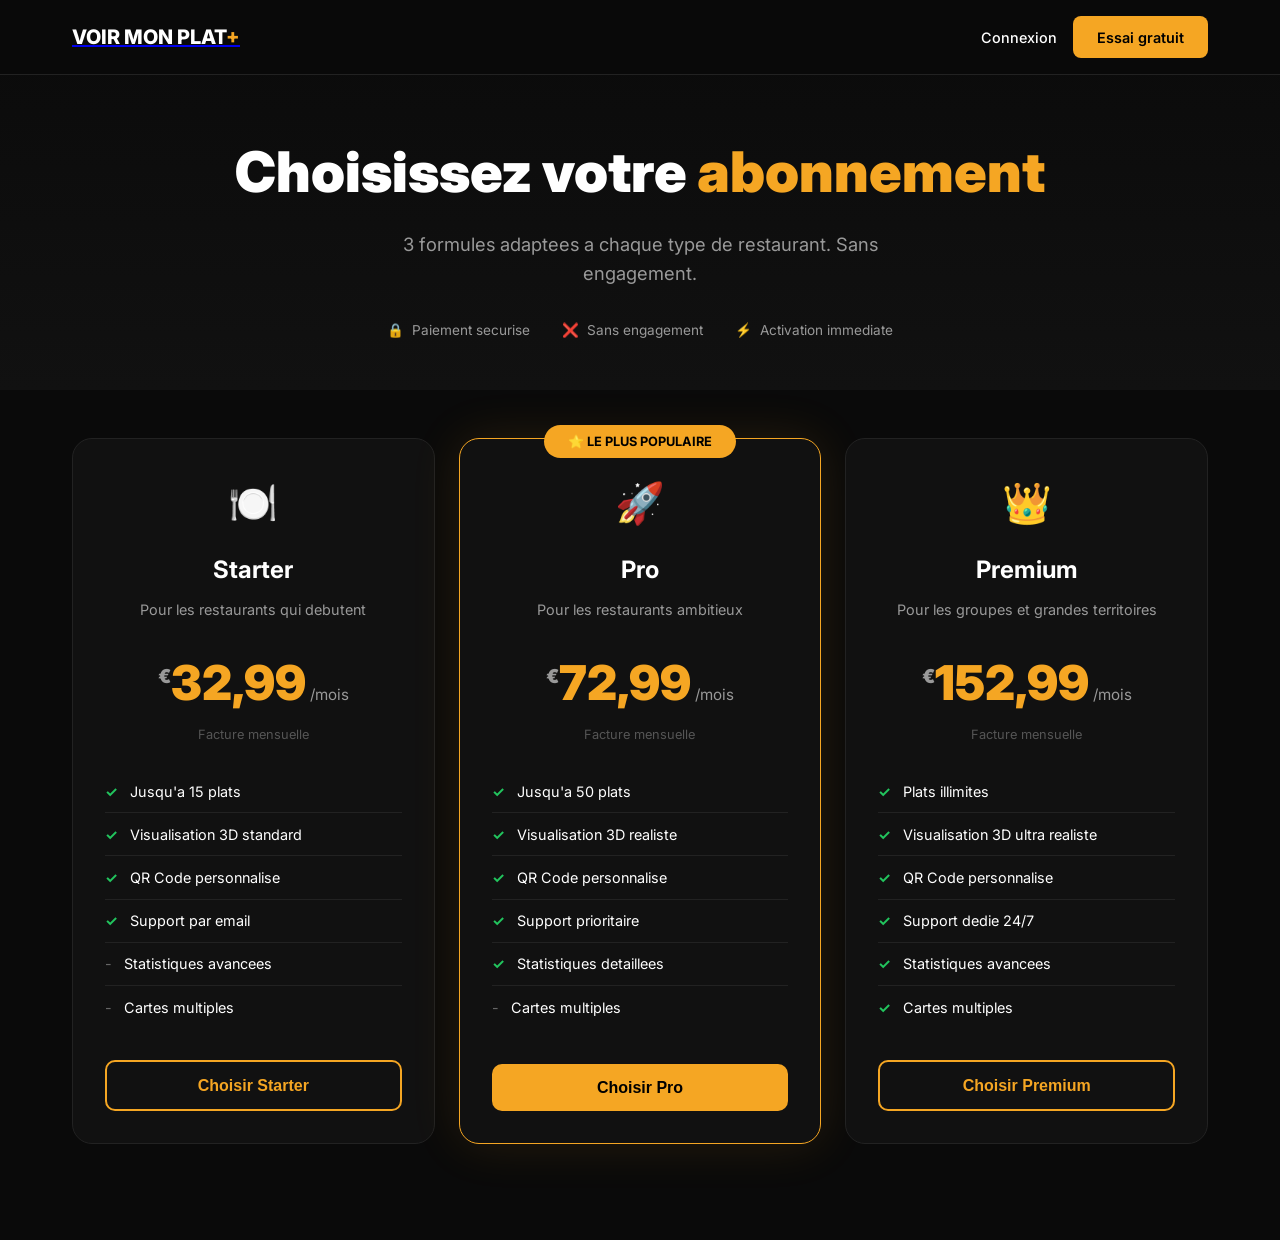
==== commit 7fca2b41: "Add files via upload" ====
--- a/abonnement.html
+++ b/abonnement.html
@@ -8,7 +8,6 @@
     <link rel="preconnect" href="https://fonts.googleapis.com">
     <link href="https://fonts.googleapis.com/css2?family=Inter:wght@300;400;500;600;700;800;900&display=swap" rel="stylesheet">
     <style>
-        /* ABONNEMENT PAGE */
         .abonnement-hero {
             padding: 8rem 2rem 3rem;
             text-align: center;
@@ -44,75 +43,12 @@
             font-size: 0.85rem;
         }
 
-        .trust-badge-icon {
-            font-size: 1.1rem;
-        }
-
-        /* PRICING SECTION */
         .abonnement-section {
             max-width: 1200px;
             margin: 0 auto;
             padding: 3rem 2rem 6rem;
         }
 
-        .pricing-toggle {
-            display: flex;
-            justify-content: center;
-            align-items: center;
-            gap: 1rem;
-            margin-bottom: 3rem;
-        }
-
-        .pricing-toggle span {
-            color: var(--gris);
-            font-size: 0.95rem;
-        }
-
-        .pricing-toggle span.active {
-            color: var(--blanc);
-            font-weight: 600;
-        }
-
-        .toggle-switch {
-            width: 50px;
-            height: 26px;
-            background: var(--bordure);
-            border-radius: 13px;
-            cursor: pointer;
-            position: relative;
-            transition: background 0.3s;
-        }
-
-        .toggle-switch::after {
-            content: '';
-            position: absolute;
-            top: 3px;
-            left: 3px;
-            width: 20px;
-            height: 20px;
-            background: var(--jaune);
-            border-radius: 50%;
-            transition: transform 0.3s;
-        }
-
-        .toggle-switch.annual::after {
-            transform: translateX(24px);
-        }
-
-        .toggle-switch.annual {
-            background: var(--jaune);
-        }
-
-        .save-badge {
-            background: rgba(34, 197, 94, 0.15);
-            color: #22c55e;
-            padding: 0.25rem 0.75rem;
-            border-radius: 20px;
-            font-size: 0.8rem;
-            font-weight: 600;
-        }
-
-        /* GRID */
         .abonnement-grid {
             display: grid;
             grid-template-columns: repeat(3, 1fr);
@@ -120,7 +56,6 @@
             align-items: stretch;
         }
 
-        /* CARDS */
         .abonnement-card {
             background: var(--noir-card);
             border: 1px solid var(--bordure);
@@ -158,85 +93,23 @@
             white-space: nowrap;
         }
 
-        .card-icon {
-            font-size: 2.5rem;
-            margin-bottom: 1rem;
-        }
-
-        .abonnement-card h3 {
-            font-size: 1.5rem;
-            font-weight: 700;
-            margin-bottom: 0.5rem;
-        }
-
-        .card-desc {
-            color: var(--gris);
-            font-size: 0.9rem;
-            margin-bottom: 1.5rem;
-        }
-
-        .card-price {
-            margin-bottom: 1.5rem;
-        }
-
-        .card-price .amount {
-            font-size: 3rem;
-            font-weight: 900;
-            color: var(--jaune);
-        }
-
-        .card-price .currency {
-            font-size: 1.2rem;
-            color: var(--gris);
-            vertical-align: super;
-        }
-
-        .card-price .period {
-            color: var(--gris);
-            font-size: 0.95rem;
-        }
-
-        .card-price .monthly-amount {
-            display: block;
-            color: var(--gris-fonce);
-            font-size: 0.8rem;
-            margin-top: 0.25rem;
-        }
-
-        .card-features {
-            list-style: none;
-            text-align: left;
-            margin-bottom: 2rem;
-            flex: 1;
-        }
-
-        .card-features li {
-            padding: 0.6rem 0;
-            border-bottom: 1px solid var(--bordure);
-            font-size: 0.9rem;
-            display: flex;
-            align-items: center;
-            gap: 0.75rem;
-        }
-
-        .card-features li:last-child {
-            border-bottom: none;
-        }
-
-        .card-features .check {
-            color: #22c55e;
-            font-weight: 700;
-        }
-
-        .card-features .cross {
-            color: #666;
-        }
-
-        .abonnement-card .btn {
-            width: 100%;
-        }
-
-        /* CHECKOUT SECTION */
+        .card-icon { font-size: 2.5rem; margin-bottom: 1rem; }
+        .abonnement-card h3 { font-size: 1.5rem; font-weight: 700; margin-bottom: 0.5rem; }
+        .card-desc { color: var(--gris); font-size: 0.9rem; margin-bottom: 1.5rem; }
+
+        .card-price { margin-bottom: 1.5rem; }
+        .card-price .amount { font-size: 3rem; font-weight: 900; color: var(--jaune); }
+        .card-price .currency { font-size: 1.2rem; color: var(--gris); vertical-align: super; }
+        .card-price .period { color: var(--gris); font-size: 0.95rem; }
+        .card-price .monthly-amount { display: block; color: var(--gris-fonce); font-size: 0.8rem; margin-top: 0.25rem; }
+
+        .card-features { list-style: none; text-align: left; margin-bottom: 2rem; flex: 1; }
+        .card-features li { padding: 0.6rem 0; border-bottom: 1px solid var(--bordure); font-size: 0.9rem; display: flex; align-items: center; gap: 0.75rem; }
+        .card-features li:last-child { border-bottom: none; }
+        .card-features .check { color: #22c55e; font-weight: 700; }
+        .card-features .cross { color: #666; }
+        .abonnement-card .btn { width: 100%; }
+
         .checkout-section {
             max-width: 800px;
             margin: 0 auto;
@@ -244,9 +117,7 @@
             display: none;
         }
 
-        .checkout-section.active {
-            display: block;
-        }
+        .checkout-section.active { display: block; }
 
         .checkout-steps {
             display: flex;
@@ -263,9 +134,7 @@
             font-size: 0.9rem;
         }
 
-        .checkout-step.active {
-            color: var(--jaune);
-        }
+        .checkout-step.active { color: var(--jaune); }
 
         .checkout-step-num {
             width: 28px;
@@ -279,15 +148,8 @@
             font-size: 0.8rem;
         }
 
-        .checkout-step.active .checkout-step-num {
-            background: var(--jaune);
-            color: #000;
-        }
-
-        .checkout-step.completed .checkout-step-num {
-            background: #22c55e;
-            color: #fff;
-        }
+        .checkout-step.active .checkout-step-num { background: var(--jaune); color: #000; }
+        .checkout-step.completed .checkout-step-num { background: #22c55e; color: #fff; }
 
         .checkout-grid {
             display: grid;
@@ -302,13 +164,7 @@
             padding: 2rem;
         }
 
-        .checkout-form h3 {
-            font-size: 1.1rem;
-            margin-bottom: 1.5rem;
-            display: flex;
-            align-items: center;
-            gap: 0.5rem;
-        }
+        .checkout-form h3 { font-size: 1.1rem; margin-bottom: 1.5rem; display: flex; align-items: center; gap: 0.5rem; }
 
         .checkout-summary {
             background: var(--noir-card);
@@ -320,12 +176,7 @@
             align-self: start;
         }
 
-        .checkout-summary h3 {
-            font-size: 1.1rem;
-            margin-bottom: 1.5rem;
-            padding-bottom: 1rem;
-            border-bottom: 1px solid var(--bordure);
-        }
+        .checkout-summary h3 { font-size: 1.1rem; margin-bottom: 1.5rem; padding-bottom: 1rem; border-bottom: 1px solid var(--bordure); }
 
         .summary-plan {
             display: flex;
@@ -335,14 +186,8 @@
             border-bottom: 1px solid var(--bordure);
         }
 
-        .summary-plan-name {
-            font-weight: 600;
-        }
-
-        .summary-plan-price {
-            color: var(--jaune);
-            font-weight: 700;
-        }
+        .summary-plan-name { font-weight: 600; }
+        .summary-plan-price { color: var(--jaune); font-weight: 700; }
 
         .summary-total {
             display: flex;
@@ -352,28 +197,12 @@
             margin-top: 0.5rem;
         }
 
-        .summary-total span:first-child {
-            font-weight: 600;
-        }
-
-        .summary-total span:last-child {
-            font-size: 1.5rem;
-            font-weight: 900;
-            color: var(--jaune);
-        }
-
-        /* FORM STYLES */
-        .form-row-2 {
-            display: grid;
-            grid-template-columns: 1fr 1fr;
-            gap: 1rem;
-        }
-
-        .payment-methods {
-            display: flex;
-            gap: 0.75rem;
-            margin-bottom: 1.5rem;
-        }
+        .summary-total span:first-child { font-weight: 600; }
+        .summary-total span:last-child { font-size: 1.5rem; font-weight: 900; color: var(--jaune); }
+
+        .form-row-2 { display: grid; grid-template-columns: 1fr 1fr; gap: 1rem; }
+
+        .payment-methods { display: flex; gap: 0.75rem; margin-bottom: 1.5rem; }
 
         .payment-method {
             flex: 1;
@@ -386,47 +215,15 @@
             transition: all 0.3s;
         }
 
-        .payment-method:hover {
-            border-color: var(--gris-fonce);
-        }
+        .payment-method:hover { border-color: var(--gris-fonce); }
 
         .payment-method.selected {
             border-color: var(--jaune);
             background: rgba(245, 166, 35, 0.05);
         }
 
-        .payment-method-icon {
-            font-size: 1.5rem;
-            display: block;
-            margin-bottom: 0.25rem;
-        }
-
-        .payment-method-name {
-            font-size: 0.75rem;
-            color: var(--gris);
-        }
-
-        .card-input-wrapper {
-            position: relative;
-        }
-
-        .card-input-wrapper .card-icons {
-            position: absolute;
-            right: 1rem;
-            top: 50%;
-            transform: translateY(-50%);
-            display: flex;
-            gap: 0.5rem;
-        }
-
-        .card-input-wrapper .card-brand {
-            font-size: 1.5rem;
-            opacity: 0.5;
-        }
-
-        .card-input-wrapper .card-brand.active {
-            opacity: 1;
-        }
+        .payment-method-icon { font-size: 1.5rem; display: block; margin-bottom: 0.25rem; }
+        .payment-method-name { font-size: 0.75rem; color: var(--gris); }
 
         .secure-badge {
             display: flex;
@@ -442,20 +239,13 @@
             font-size: 0.85rem;
         }
 
-        .secure-badge-icon {
-            font-size: 1rem;
-        }
-
-        /* SUCCESS */
         .checkout-success {
             text-align: center;
             padding: 3rem 2rem;
             display: none;
         }
 
-        .checkout-success.active {
-            display: block;
-        }
+        .checkout-success.active { display: block; }
 
         .success-icon {
             font-size: 5rem;
@@ -470,17 +260,8 @@
             100% { transform: scale(1); }
         }
 
-        .checkout-success h2 {
-            font-size: 2rem;
-            margin-bottom: 0.75rem;
-        }
-
-        .checkout-success p {
-            color: var(--gris);
-            font-size: 1.1rem;
-            max-width: 400px;
-            margin: 0 auto 2rem;
-        }
+        .checkout-success h2 { font-size: 2rem; margin-bottom: 0.75rem; }
+        .checkout-success p { color: var(--gris); font-size: 1.1rem; max-width: 400px; margin: 0 auto 2rem; }
 
         .success-details {
             background: var(--noir-card);
@@ -499,56 +280,21 @@
             font-size: 0.9rem;
         }
 
-        .success-details .row span:first-child {
-            color: var(--gris);
-        }
-
-        .success-details .row span:last-child {
-            font-weight: 600;
-        }
-
-        /* RESPONSIVE */
+        .success-details .row span:first-child { color: var(--gris); }
+        .success-details .row span:last-child { font-weight: 600; }
+
         @media (max-width: 900px) {
-            .abonnement-grid {
-                grid-template-columns: 1fr;
-                max-width: 400px;
-                margin: 0 auto;
-            }
-
-            .checkout-grid {
-                grid-template-columns: 1fr;
-            }
-
-            .checkout-summary {
-                position: static;
-                order: -1;
-            }
-
-            .payment-methods {
-                flex-wrap: wrap;
-            }
-
-            .payment-method {
-                min-width: calc(50% - 0.5rem);
-            }
+            .abonnement-grid { grid-template-columns: 1fr; max-width: 400px; margin: 0 auto; }
+            .checkout-grid { grid-template-columns: 1fr; }
+            .checkout-summary { position: static; order: -1; }
+            .payment-methods { flex-wrap: wrap; }
+            .payment-method { min-width: calc(50% - 0.5rem); }
         }
 
         @media (max-width: 600px) {
-            .abonnement-hero {
-                padding: 7rem 1.5rem 2rem;
-            }
-
-            .abonnement-section {
-                padding: 2rem 1.5rem 4rem;
-            }
-
-            .checkout-section {
-                padding: 0 1.5rem 4rem;
-            }
-
-            .trust-badges {
-                gap: 1rem;
-            }
+            .abonnement-hero { padding: 7rem 1.5rem 2rem; }
+            .abonnement-section { padding: 2rem 1.5rem 4rem; }
+            .checkout-section { padding: 0 1.5rem 4rem; }
         }
     </style>
 </head>
@@ -566,43 +312,24 @@
         </div>
     </nav>
 
-    <!-- HERO -->
     <section class="abonnement-hero">
         <h1>Choisissez votre <span class="yellow-text">abonnement</span></h1>
         <p>3 formules adaptees a chaque type de restaurant. Sans engagement.</p>
         <div class="trust-badges">
-            <div class="trust-badge">
-                <span class="trust-badge-icon">🔒</span>
-                <span>Paiement securise</span>
-            </div>
-            <div class="trust-badge">
-                <span class="trust-badge-icon">❌</span>
-                <span>Sans engagement</span>
-            </div>
-            <div class="trust-badge">
-                <span class="trust-badge-icon">⚡</span>
-                <span>Activation immediate</span>
-            </div>
+            <div class="trust-badge"><span>🔒</span><span>Paiement securise</span></div>
+            <div class="trust-badge"><span>❌</span><span>Sans engagement</span></div>
+            <div class="trust-badge"><span>⚡</span><span>Activation immediate</span></div>
         </div>
     </section>
 
-    <!-- PRICING CARDS -->
     <section class="abonnement-section" id="pricingSection">
-        <div class="pricing-toggle">
-            <span class="active">Mensuel</span>
-            <div class="toggle-switch" id="billingToggle" onclick="toggleBilling()"></div>
-            <span>Annuel</span>
-            <span class="save-badge">-20%</span>
-        </div>
-
         <div class="abonnement-grid">
-            <!-- STARTER -->
-            <div class="abonnement-card" data-plan="starter" data-monthly="29" data-annual="23">
+            <div class="abonnement-card" data-plan="starter" data-price="32.99">
                 <div class="card-icon">🍽️</div>
                 <h3>Starter</h3>
                 <p class="card-desc">Pour les restaurants qui debutent</p>
                 <div class="card-price">
-                    <span class="amount"><span class="currency">€</span><span class="price-value">29</span></span>
+                    <span class="amount"><span class="currency">€</span>32,99</span>
                     <span class="period">/mois</span>
                     <span class="monthly-amount">Facture mensuelle</span>
                 </div>
@@ -614,17 +341,16 @@
                     <li><span class="cross">-</span> Statistiques avancees</li>
                     <li><span class="cross">-</span> Cartes multiples</li>
                 </ul>
-                <button class="btn btn-outline" onclick="selectPlan('starter', 29, 'Starter')">Choisir Starter</button>
+                <button class="btn btn-outline" onclick="selectPlan('starter', 32.99, 'Starter')">Choisir Starter</button>
             </div>
 
-            <!-- PRO -->
-            <div class="abonnement-card popular" data-plan="pro" data-monthly="69" data-annual="55">
+            <div class="abonnement-card popular" data-plan="pro" data-price="72.99">
                 <div class="popular-badge">⭐ Le plus populaire</div>
                 <div class="card-icon">🚀</div>
                 <h3>Pro</h3>
                 <p class="card-desc">Pour les restaurants ambitieux</p>
                 <div class="card-price">
-                    <span class="amount"><span class="currency">€</span><span class="price-value">69</span></span>
+                    <span class="amount"><span class="currency">€</span>72,99</span>
                     <span class="period">/mois</span>
                     <span class="monthly-amount">Facture mensuelle</span>
                 </div>
@@ -636,16 +362,15 @@
                     <li><span class="check">✓</span> Statistiques detaillees</li>
                     <li><span class="cross">-</span> Cartes multiples</li>
                 </ul>
-                <button class="btn btn-primary" onclick="selectPlan('pro', 69, 'Pro')">Choisir Pro</button>
+                <button class="btn btn-primary" onclick="selectPlan('pro', 72.99, 'Pro')">Choisir Pro</button>
             </div>
 
-            <!-- PREMIUM -->
-            <div class="abonnement-card" data-plan="premium" data-monthly="149" data-annual="119">
+            <div class="abonnement-card" data-plan="premium" data-price="152.99">
                 <div class="card-icon">👑</div>
                 <h3>Premium</h3>
                 <p class="card-desc">Pour les groupes et grandes territoires</p>
                 <div class="card-price">
-                    <span class="amount"><span class="currency">€</span><span class="price-value">149</span></span>
+                    <span class="amount"><span class="currency">€</span>152,99</span>
                     <span class="period">/mois</span>
                     <span class="monthly-amount">Facture mensuelle</span>
                 </div>
@@ -657,30 +382,19 @@
                     <li><span class="check">✓</span> Statistiques avancees</li>
                     <li><span class="check">✓</span> Cartes multiples</li>
                 </ul>
-                <button class="btn btn-outline" onclick="selectPlan('premium', 149, 'Premium')">Choisir Premium</button>
+                <button class="btn btn-outline" onclick="selectPlan('premium', 152.99, 'Premium')">Choisir Premium</button>
             </div>
         </div>
     </section>
 
-    <!-- CHECKOUT -->
     <section class="checkout-section" id="checkoutSection">
         <div class="checkout-steps">
-            <div class="checkout-step active" id="step1">
-                <span class="checkout-step-num">1</span>
-                <span>Compte</span>
-            </div>
-            <div class="checkout-step" id="step2">
-                <span class="checkout-step-num">2</span>
-                <span>Paiement</span>
-            </div>
-            <div class="checkout-step" id="step3">
-                <span class="checkout-step-num">3</span>
-                <span>Confirmation</span>
-            </div>
+            <div class="checkout-step active" id="step1"><span class="checkout-step-num">1</span><span>Compte</span></div>
+            <div class="checkout-step" id="step2"><span class="checkout-step-num">2</span><span>Paiement</span></div>
+            <div class="checkout-step" id="step3"><span class="checkout-step-num">3</span><span>Confirmation</span></div>
         </div>
 
         <div class="checkout-grid">
-            <!-- FORM -->
             <div class="checkout-form" id="checkoutForm">
                 <h3>📝 Informations du compte</h3>
                 <form id="subscriptionForm" class="auth-form">
@@ -701,9 +415,7 @@
                         <input type="tel" id="subPhone" placeholder="+33 6 12 34 56 78" required>
                     </div>
 
-                    <div style="margin-top: 1.5rem;">
-                        <h3>💳 Moyen de paiement</h3>
-                    </div>
+                    <div style="margin-top: 1.5rem;"><h3>💳 Moyen de paiement</h3></div>
 
                     <div class="payment-methods">
                         <div class="payment-method selected" onclick="selectPaymentMethod(this, 'card')">
@@ -727,12 +439,7 @@
                     <div id="cardPaymentFields">
                         <div class="form-group">
                             <label for="subCard">Numero de carte</label>
-                            <div class="card-input-wrapper">
-                                <input type="text" id="subCard" placeholder="4242 4242 4242 4242" maxlength="19" required>
-                                <div class="card-icons">
-                                    <span class="card-brand" id="visaIcon">💳</span>
-                                </div>
-                            </div>
+                            <input type="text" id="subCard" placeholder="4242 4242 4242 4242" maxlength="19" required>
                         </div>
                         <div class="form-row-2">
                             <div class="form-group">
@@ -747,12 +454,12 @@
                     </div>
 
                     <div class="secure-badge">
-                        <span class="secure-badge-icon">🔒</span>
+                        <span>🔒</span>
                         <span>Paiement 100% securise et chiffre</span>
                     </div>
 
                     <button type="submit" class="btn btn-primary btn-full" style="margin-top: 1.5rem;">
-                        Confirmer et payer <span id="submitPrice">€69</span>/mois
+                        Confirmer et payer <span id="submitPrice">€72,99</span>/mois
                     </button>
 
                     <p style="text-align: center; font-size: 0.8rem; color: var(--gris-fonce); margin-top: 1rem;">
@@ -761,12 +468,11 @@
                 </form>
             </div>
 
-            <!-- SUMMARY -->
             <div class="checkout-summary">
                 <h3>📋 Recapitulatif</h3>
                 <div class="summary-plan">
                     <span class="summary-plan-name" id="summaryPlan">Plan Pro</span>
-                    <span class="summary-plan-price" id="summaryPrice">€69/mois</span>
+                    <span class="summary-plan-price" id="summaryPrice">€72,99/mois</span>
                 </div>
                 <div class="summary-plan">
                     <span>Frequence</span>
@@ -787,78 +493,34 @@
         </div>
     </section>
 
-    <!-- SUCCESS -->
     <section class="checkout-success" id="checkoutSuccess">
         <span class="success-icon">✅</span>
         <h2>Bienvenue dans <span class="yellow-text">VOIR MON PLAT+</span> !</h2>
         <p>Votre abonnement est actif. Vous pouvez des maintenant configurer votre menu interactif.</p>
         <div class="success-details">
-            <div class="row">
-                <span>Plan</span>
-                <span id="successPlan">Pro</span>
-            </div>
-            <div class="row">
-                <span>Restaurant</span>
-                <span id="successRestaurant">-</span>
-            </div>
-            <div class="row">
-                <span>Prochaine facture</span>
-                <span id="successBilling">-</span>
-            </div>
+            <div class="row"><span>Plan</span><span id="successPlan">Pro</span></div>
+            <div class="row"><span>Restaurant</span><span id="successRestaurant">-</span></div>
+            <div class="row"><span>Prochaine facture</span><span id="successBilling">-</span></div>
         </div>
         <a href="dashboard.html" class="btn btn-primary btn-lg">Acceder a mon espace</a>
     </section>
 
     <script>
-        let isAnnual = false;
         let selectedPaymentMethod = 'card';
-
-        function toggleBilling() {
-            isAnnual = !isAnnual;
-            const toggle = document.getElementById('billingToggle');
-            toggle.classList.toggle('annual', isAnnual);
-
-            document.querySelectorAll('.pricing-toggle span').forEach((s, i) => {
-                if (i === 0) s.classList.toggle('active', !isAnnual);
-                if (i === 1) s.classList.toggle('active', isAnnual);
-            });
-
-            document.querySelectorAll('.abonnement-card').forEach(card => {
-                const monthly = parseInt(card.dataset.monthly);
-                const annual = parseInt(card.dataset.annual);
-                const priceEl = card.querySelector('.price-value');
-                const periodEl = card.querySelector('.monthly-amount');
-
-                if (isAnnual) {
-                    priceEl.textContent = annual;
-                    periodEl.textContent = 'Facture annuelle (' + (annual * 12) + '€/an)';
-                } else {
-                    priceEl.textContent = monthly;
-                    periodEl.textContent = 'Facture mensuelle';
-                }
-            });
-        }
 
         function selectPaymentMethod(el, method) {
             document.querySelectorAll('.payment-method').forEach(m => m.classList.remove('selected'));
             el.classList.add('selected');
             selectedPaymentMethod = method;
-
-            const cardFields = document.getElementById('cardPaymentFields');
-            cardFields.style.display = method === 'card' ? 'block' : 'none';
+            document.getElementById('cardPaymentFields').style.display = method === 'card' ? 'block' : 'none';
         }
 
         function selectPlan(plan, price, name) {
-            if (isAnnual) {
-                const card = document.querySelector(`[data-plan="${plan}"]`);
-                price = parseInt(card.dataset.annual);
-            }
-
             document.getElementById('summaryPlan').textContent = 'Plan ' + name;
-            document.getElementById('summaryPrice').textContent = '€' + price + (isAnnual ? '/an' : '/mois');
-            document.getElementById('summaryFreq').textContent = isAnnual ? 'Annuelle' : 'Mensuelle';
-            document.getElementById('submitPrice').textContent = '€' + price;
-            document.getElementById('summaryTotal').textContent = isAnnual ? '€0 (essai)' : '€0 (essai)';
+            document.getElementById('summaryPrice').textContent = '€' + price.toFixed(2) + '/mois';
+            document.getElementById('summaryFreq').textContent = 'Mensuelle';
+            document.getElementById('submitPrice').textContent = '€' + price.toFixed(2);
+            document.getElementById('summaryTotal').textContent = '€0 (essai)';
 
             document.getElementById('pricingSection').style.display = 'none';
             document.getElementById('checkoutSection').classList.add('active');
@@ -873,31 +535,61 @@
                 document.getElementById('subRestaurant').value = session.restaurant || '';
             }
 
-            document.getElementById('subscriptionForm').dataset.plan = plan;
-            document.getElementById('subscriptionForm').dataset.price = price;
-            document.getElementById('subscriptionForm').dataset.planName = name;
+            const form = document.getElementById('subscriptionForm');
+            form.dataset.plan = plan;
+            form.dataset.price = price;
+            form.dataset.planName = name;
+        }
+
+        function getNextBillingDate() {
+            const d = new Date();
+            d.setMonth(d.getMonth() + 1);
+            return d.toLocaleDateString('fr-FR', { day: 'numeric', month: 'long', year: 'numeric' });
+        }
+
+        function generateInvoiceNumber() {
+            return 'VMP-' + Date.now().toString(36).toUpperCase() + Math.random().toString(36).substring(2, 6).toUpperCase();
         }
 
         document.getElementById('subscriptionForm').addEventListener('submit', function(e) {
             e.preventDefault();
 
             const plan = this.dataset.plan;
-            const price = parseInt(this.dataset.price);
+            const price = parseFloat(this.dataset.price);
             const planName = this.dataset.planName;
             const name = document.getElementById('subName').value;
             const email = document.getElementById('subEmail').value;
             const restaurant = document.getElementById('subRestaurant').value;
+            const phone = document.getElementById('subPhone').value;
+
+            const invoice = {
+                id: generateInvoiceNumber(),
+                client: name,
+                email: email,
+                restaurant: restaurant,
+                phone: phone,
+                plan: planName,
+                amount: price,
+                date: new Date().toISOString(),
+                statut: 'paye',
+                paymentMethod: selectedPaymentMethod
+            };
+
+            let invoices = JSON.parse(localStorage.getItem('vmp_invoices')) || [];
+            invoices.push(invoice);
+            localStorage.setItem('vmp_invoices', JSON.stringify(invoices));
 
             localStorage.setItem('vmp_subscription', JSON.stringify({
                 plan: plan,
                 planName: planName,
                 price: price,
-                billing: isAnnual ? 'annual' : 'monthly',
+                billing: 'monthly',
                 name: name,
                 email: email,
                 restaurant: restaurant,
+                phone: phone,
                 date: new Date().toISOString(),
-                nextBilling: getNextBillingDate(isAnnual),
+                nextBilling: getNextBillingDate(),
                 card: '•••• •••• •••• ' + (document.getElementById('subCard').value.slice(-4) || '4242'),
                 paymentMethod: selectedPaymentMethod
             }));
@@ -906,6 +598,7 @@
                 name: name,
                 email: email,
                 restaurant: restaurant,
+                phone: phone,
                 loggedIn: true
             }));
 
@@ -913,18 +606,8 @@
             document.getElementById('checkoutSuccess').classList.add('active');
             document.getElementById('successPlan').textContent = planName;
             document.getElementById('successRestaurant').textContent = restaurant;
-            document.getElementById('successBilling').textContent = getNextBillingDate(isAnnual);
+            document.getElementById('successBilling').textContent = getNextBillingDate();
         });
-
-        function getNextBillingDate(annual) {
-            const d = new Date();
-            if (annual) {
-                d.setFullYear(d.getFullYear() + 1);
-            } else {
-                d.setMonth(d.getMonth() + 1);
-            }
-            return d.toLocaleDateString('fr-FR', { day: 'numeric', month: 'long', year: 'numeric' });
-        }
 
         document.getElementById('subCard').addEventListener('input', function(e) {
             let value = e.target.value.replace(/\s/g, '').replace(/\D/g, '');
@@ -934,9 +617,7 @@
 
         document.getElementById('subExp').addEventListener('input', function(e) {
             let value = e.target.value.replace(/\D/g, '');
-            if (value.length >= 2) {
-                value = value.slice(0, 2) + '/' + value.slice(2);
-            }
+            if (value.length >= 2) value = value.slice(0, 2) + '/' + value.slice(2);
             e.target.value = value;
         });
     </script>
